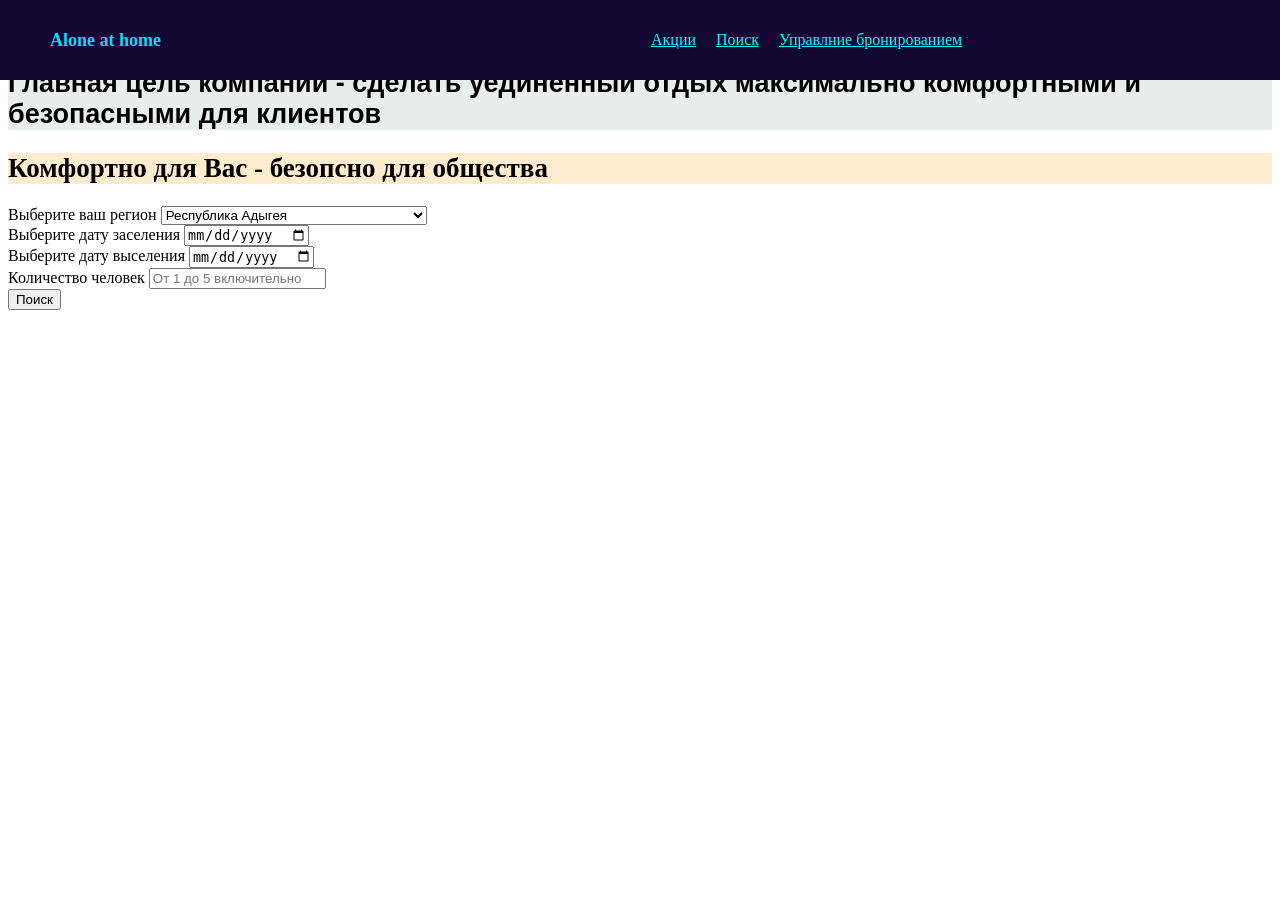
==== index.html @ cd139a32 "Файлы для работы" ====
<!DOCTYPE html>
<html lang="en">
<head>
    <meta charset="UTF-8">
    <meta name="viewport" content="width=device-width, initial-scale=1.0">
    <link rel="stylesheet" href="css/style.css">
    <title>Document</title>
</head>
<body>
    <header class="head">
        <div class="container">
                <div class="logo">Alone at home</div>
    <div class="nav-menu">
        <ul>
        <li><a href="#">Акции</a></li>
        <li><a href="#">Поиск</a></li>
        <li><a href="#">Управлние бронированием</a></li>
    </ul>
    </div>
        </div>
    </header>
    <main>
<section class = "bron">

</section>

<section class = "info">
    <div class="cel">
        <h1>Главная цель компании - сделать уединенный отдых максимально комфортными и безопасными для клиентов </h1>
    </div>
    <div class="dev">
        <h2>Комфортно для Вас - безопсно для общества</h2>
    </div>


    <div class="client">

    </div>
    </section>
<div class="wow">
    <form method="post" action="" name="form_reg" id="form_reg">
        <div class="mb-3">
            <label for="region" class="form label">Выберите ваш регион</label>
            <select name="region" id="input-select" autocomplete="off">
	<option value="1">Республика Адыгея</option>
	<option value="2">Республика Алтай </option>
	<option value="3">Республика Башкортостан </option>
	<option value="4">Республика Бурятия </option>
	<option value="5">Республика Дагестан </option>
	<option value="6">Республика Ингушетия </option>
	<option value="7">Кабардино-Балкарская Республика</option>
	<option value="8">Республика Калмыкия </option>
	<option value="9">Карачаево-Черкесская Республика</option>
	<option value="10">Республика Карелия </option>
	<option value="11">Республика Коми </option>
	<option value="12">Республика Марий Эл </option>
	<option value="13">Республика Мордовия </option>
	<option value="14">Республика Саха (Якутия) </option>
	<option value="15">Республика Северная Осетия - Алания </option>
	<option value="16">Республика Татарстан</option>
	<option value="17">Республика Тыва </option>
	<option value="18">Удмуртская Республика </option>
	<option value="19">Республика Хакасия </option>
	<option value="20">Чеченская Республика</option>
	<option value="21">Чувашская Республика</option>
	<option value="22">Алтайский край</option>
	<option value="75">Забайкальский край</option>
	<option value="41">Камчатский край</option>
	<option value="23">Краснодарский край</option>
	<option value="24">Красноярский край</option>
	<option value="59">Пермский край</option>
	<option value="25">Приморский край</option>
	<option value="26">Ставропольский край</option>
	<option value="27">Хабаровский край</option>
	<option value="28">Амурская область </option>
	<option value="29">Архангельская область</option>
	<option value="30">Астраханская область </option>
	<option value="31">Белгородская область</option>
	<option value="32">Брянская область </option>
	<option value="33">Владимирская область </option>
	<option value="34">Волгоградская область </option>
	<option value="35">Вологодская область </option>
	<option value="36">Воронежская область </option>
	<option value="37">Ивановская область </option>
	<option value="38">Иркутская область </option>
	<option value="39">Калининградская область</option>
	<option value="40">Калужская область </option>
	<option value="42">Кемеровская область </option>
	<option value="43">Кировская область </option>
	<option value="44">Костромская область </option>
	<option value="45">Курганская область </option>
	<option value="46">Курская область </option>
	<option value="47">Ленинградская область </option>
	<option value="48">Липецкая область </option>
	<option value="49">Магаданская область</option>
	<option value="50">Московская область </option>
	<option value="51">Мурманская область </option>
	<option value="52">Нижегородская область </option>
	<option value="53">Новгородская область </option>
	<option value="54">Новосибирская область </option>
	<option value="55">Омская область</option>
	<option value="56">Оренбургская область </option>
	<option value="57">Орловская область </option>
	<option value="58">Пензенская область </option>
	<option value="60">Псковская область </option>
	<option value="61">Ростовская область </option>
	<option value="62">Рязанская область </option>
	<option value="63">Самарская область </option>
	<option value="64">Саратовская область </option>
	<option value="65">Сахалинская область </option>
	<option value="66">Свердловская область </option>
	<option value="67">Смоленская область </option>
	<option value="68">Тамбовская область </option>
	<option value="69">Тверская область </option>
	<option value="70">Томская область </option>
	<option value="71">Тульская область</option>
	<option value="72">Тюменская область </option>
	<option value="73">Ульяновская область </option>
	<option value="74">Челябинская область </option>
	<option value="76">Ярославская область</option>
	<option value="77">Москва</option>
	<option value="78">Санкт-Петербург</option>
	<option value="79">Еврейская АО</option>
	<option value="80">Ненецкий АО</option>
	<option value="81">Ханты-Мансийский АО</option>
	<option value="82">Чукотский АО</option>
	<option value="83">Ямало-Ненецкий АО</option>
</select>

            </div>
            <div class="mb-3">
                <label for="date" class="form-label">Выберите дату заселения</label>
                <input 
                type="date" 
                id="bday" 
                name="bday" 
                autocomplete="off"/>
            </div>
            <div class="mb-3">
                <label for="date" class="form-label">Выберите дату выселения</label>
                <input 
                type="date" 
                id="bday" 
                name="bday" 
                autocomplete="off"/>
            </div>
            <div class="mb-3">
                <label for="chisl" class="form-label">Количество человек</label>
                <input 
                type="int" 
                id="kol" 
                name="kol" 
                placeholder="От 1 до 5 включительно"
                />
            
            </div>

        </div>
                        <button
							type="submit"
							name="btn_reg"
							id="btn_reg"
							class="btn btn-primary"
						    >
							Поиск
						</button>
    </form>

</div>


    </main>


    <script src="js/script.js"></script>
</body>
</html>
---- css/style.css ----
.head{
    background-color: rgb(19, 7, 51);
    color: darkseagreen;
    position: fixed;
    width: 100%;
    height: 80px;
    top: 0;
    left: 0;
    right: 0;
    /* z-index: 1000; */
}
.head container{
    display: flex;
    justify-content: space-between;
    align-items: center;
}
.logo{
    position: fixed;
    font-size: 18px;
    font-weight: bold;
    color:rgb(0, 225, 255);
    top: 30px;
    left: 50px;
    /* width: 25%;
    height: 37%; */
}
.nav-menu{
    position:fixed;
    top: 15px;
    right: 37px;
    width: 50%;
    height: 25%;
    /* display: flex;
    flex-direction:row;
    justify-content:right; */
}
.nav-menu ul li{
    display: inline;
    padding: 8px;

}
.nav-menu ul li a{
    color: aqua;

}


main {
    width: 100%;
    height: 100%;
    padding-top: 3%;          
}


.glav{
    width: 100%;
    height: 100%;
    /* background-color: aqua; */
}

.cel{
    width: 100%;
    height: 20%;
    background-color: rgba(52, 104, 87, 0.109);
    font-size: 18px;
    font-family:'Franklin Gothic Medium', 'Arial Narrow', Arial, sans-serif
}

.dev{
    width: 100%;
    height: 40%;
    background-color: blanchedalmond;
    font-size: 18px;
    font-family: 'Times New Roman', Times, serif;
}
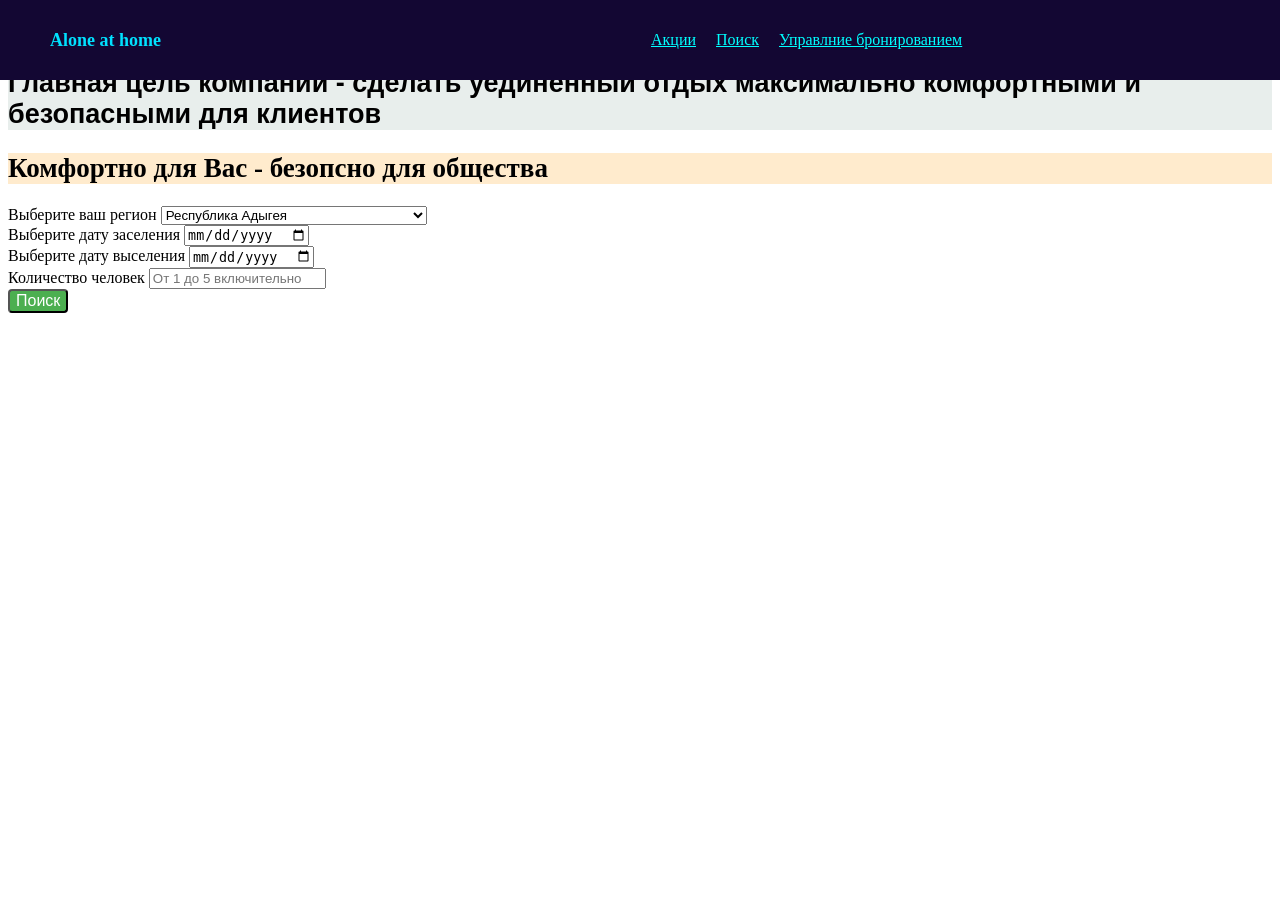
==== commit e858e9cc: "По кнопке переходит на другую страницу" ====
--- a/index.html
+++ b/index.html
@@ -160,7 +160,8 @@
 							type="submit"
 							name="btn_reg"
 							id="btn_reg"
-							class="btn btn-primary"
+							class="btn-primary"
+							onclick="openwindow()"
 						    >
 							Поиск
 						</button>
--- a/css/style.css
+++ b/css/style.css
@@ -74,3 +74,28 @@
     font-family: 'Times New Roman', Times, serif;
 }
 
+/* .btn-primary {
+display: inline-block;
+padding: 10px 20px;
+background-color: #3498db;
+color: white;
+text-decoration: none;
+border-radius: 4px;
+font-family: Arial, sans-serif;
+cursor: pointer; 
+} */
+
+.btn-primary {
+display: inline-block;
+/* padding: 10px 20px; */
+background-color: #4CAF50;
+color: white;
+text-decoration: none;
+border-radius: 4px;
+font-family: Arial, sans-serif;
+font-size: 16px;
+}
+
+.btn-primary:hover {
+background-color: #45a049;
+}
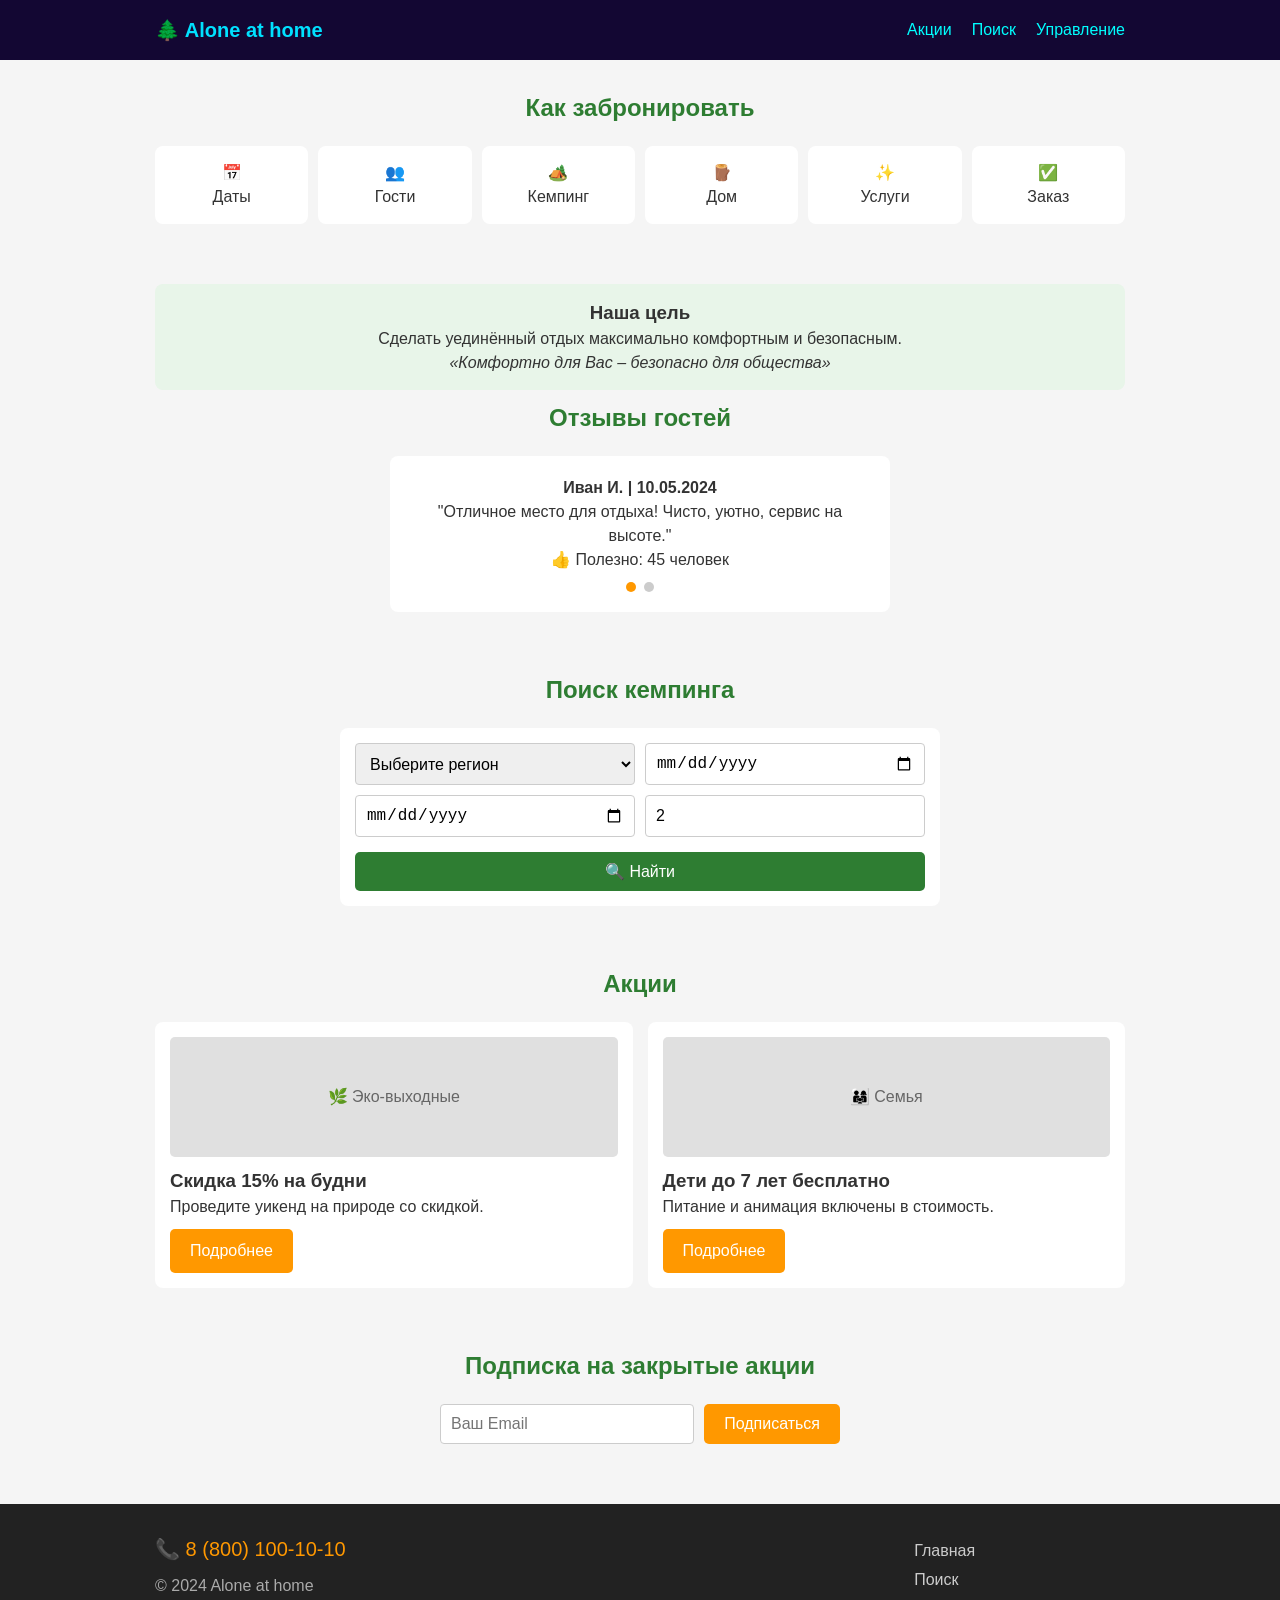
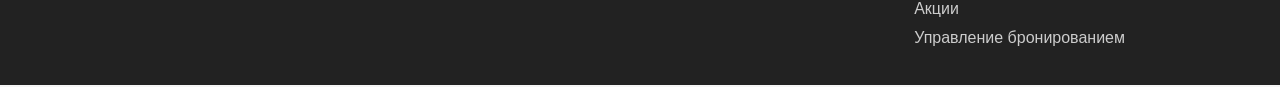
==== commit e4e8780a: "обновление" ====
--- a/index.html
+++ b/index.html
@@ -1,178 +1,147 @@
 <!DOCTYPE html>
-<html lang="en">
+<html lang="ru">
 <head>
-    <meta charset="UTF-8">
-    <meta name="viewport" content="width=device-width, initial-scale=1.0">
-    <link rel="stylesheet" href="css/style.css">
-    <title>Document</title>
+  <meta charset="UTF-8">
+  <meta name="viewport" content="width=device-width, initial-scale=1.0">
+  <title>Alone at home | Главная</title>
+  <link rel="stylesheet" href="css/style.css">
 </head>
 <body>
-    <header class="head">
-        <div class="container">
-                <div class="logo">Alone at home</div>
-    <div class="nav-menu">
+
+  <!-- ШАПКА -->
+  <header>
+    <div class="container head">
+      <a href="index.html" class="logo">🌲 Alone at home</a>
+      <nav>
         <ul>
-        <li><a href="#">Акции</a></li>
-        <li><a href="#">Поиск</a></li>
-        <li><a href="#">Управлние бронированием</a></li>
-    </ul>
+          <li><a href="#promo">Акции</a></li>
+          <li><a href="#search">Поиск</a></li>
+          <li><a href="booking.html">Управление</a></li>
+        </ul>
+      </nav>
+      <div class="burger">
+        <span></span><span></span><span></span>
+      </div>
     </div>
+  </header>
+
+  <main>
+    <!-- ШАГИ БРОНИРОВАНИЯ -->
+    <section>
+      <div class="container">
+        <h2>Как забронировать</h2>
+        <div class="steps">
+          <div class="step">📅<br>Даты</div>
+          <div class="step">👥<br>Гости</div>
+          <div class="step">🏕️<br>Кемпинг</div>
+          <div class="step">🪵<br>Дом</div>
+          <div class="step">✨<br>Услуги</div>
+          <div class="step">✅<br>Заказ</div>
         </div>
-    </header>
-    <main>
-<section class = "bron">
+      </div>
+    </section>
 
-</section>
+    <!-- О КОМПАНИИ + СЛАЙДЕР -->
+    <section>
+      <div class="container">
+        <div class="card" style="text-align:center; background:#e8f5e9;">
+          <h3>Наша цель</h3>
+          <p>Сделать уединённый отдых максимально комфортным и безопасным.</p>
+          <p><i>«Комфортно для Вас – безопасно для общества»</i></p>
+        </div>
 
-<section class = "info">
-    <div class="cel">
-        <h1>Главная цель компании - сделать уединенный отдых максимально комфортными и безопасными для клиентов </h1>
+        <h2>Отзывы гостей</h2>
+        <div class="slider">
+          <div class="slide active">
+            <h4>Иван И. | 10.05.2024</h4>
+            <p>"Отличное место для отдыха! Чисто, уютно, сервис на высоте."</p>
+            <p>👍 Полезно: 45 человек</p>
+          </div>
+          <div class="slide">
+            <h4>Мария П. | 12.05.2024</h4>
+            <p>"Брали с родителями. Медицинское сопровождение очень помогло."</p>
+            <p>👍 Полезно: 32 человека</p>
+          </div>
+          <div class="dots">
+            <span class="dot active"></span>
+            <span class="dot"></span>
+          </div>
+        </div>
+      </div>
+    </section>
+
+    <!-- ФОРМА ПОИСКА -->
+    <section id="search">
+      <div class="container">
+        <h2>Поиск кемпинга</h2>
+        <div class="card" style="max-width:600px; margin:0 auto;">
+          <form id="searchForm">
+            <div class="grid">
+              <select name="region" required>
+                <option value="">Выберите регион</option>
+                <option>Чувашская Республика</option>
+                <option>Республика Татарстан</option>
+                <option>Московская область</option>
+              </select>
+              <input type="date" name="checkin" required>
+              <input type="date" name="checkout" required>
+              <input type="number" name="guests" min="1" max="5" value="2" required>
+            </div>
+            <button type="submit" class="btn btn-green" style="width:100%">🔍 Найти</button>
+          </form>
+        </div>
+      </div>
+    </section>
+
+    <!-- АКЦИИ -->
+    <section id="promo">
+      <div class="container">
+        <h2>Акции</h2>
+        <div class="promos">
+          <div class="promo">
+            <div class="img-box">🌿 Эко-выходные</div>
+            <h3>Скидка 15% на будни</h3>
+            <p>Проведите уикенд на природе со скидкой.</p>
+            <a href="#" class="btn btn-orange" style="margin-top:10px; display:inline-block">Подробнее</a>
+          </div>
+          <div class="promo">
+            <div class="img-box">👨‍👩‍👧 Семья</div>
+            <h3>Дети до 7 лет бесплатно</h3>
+            <p>Питание и анимация включены в стоимость.</p>
+            <a href="#" class="btn btn-orange" style="margin-top:10px; display:inline-block">Подробнее</a>
+          </div>
+        </div>
+      </div>
+    </section>
+
+    <!-- ПОДПИСКА -->
+    <section>
+      <div class="container" style="text-align:center">
+        <h2>Подписка на закрытые акции</h2>
+        <form style="max-width:400px; margin:0 auto; display:flex; gap:10px;">
+          <input type="email" placeholder="Ваш Email" required style="flex:1">
+          <button type="submit" class="btn btn-orange">Подписаться</button>
+        </form>
+      </div>
+    </section>
+  </main>
+
+  <!-- ПОДВАЛ -->
+  <footer>
+    <div class="container foot">
+      <div>
+        <div class="phone">📞 8 (800) 100-10-10</div>
+        <p style="margin-top:10px; color:#aaa;">© 2024 Alone at home</p>
+      </div>
+      <div class="foot-links">
+        <a href="index.html">Главная</a>
+        <a href="#search">Поиск</a>
+        <a href="#promo">Акции</a>
+        <a href="booking.html">Управление бронированием</a>
+      </div>
     </div>
-    <div class="dev">
-        <h2>Комфортно для Вас - безопсно для общества</h2>
-    </div>
+  </footer>
 
-
-    <div class="client">
-
-    </div>
-    </section>
-<div class="wow">
-    <form method="post" action="" name="form_reg" id="form_reg">
-        <div class="mb-3">
-            <label for="region" class="form label">Выберите ваш регион</label>
-            <select name="region" id="input-select" autocomplete="off">
-	<option value="1">Республика Адыгея</option>
-	<option value="2">Республика Алтай </option>
-	<option value="3">Республика Башкортостан </option>
-	<option value="4">Республика Бурятия </option>
-	<option value="5">Республика Дагестан </option>
-	<option value="6">Республика Ингушетия </option>
-	<option value="7">Кабардино-Балкарская Республика</option>
-	<option value="8">Республика Калмыкия </option>
-	<option value="9">Карачаево-Черкесская Республика</option>
-	<option value="10">Республика Карелия </option>
-	<option value="11">Республика Коми </option>
-	<option value="12">Республика Марий Эл </option>
-	<option value="13">Республика Мордовия </option>
-	<option value="14">Республика Саха (Якутия) </option>
-	<option value="15">Республика Северная Осетия - Алания </option>
-	<option value="16">Республика Татарстан</option>
-	<option value="17">Республика Тыва </option>
-	<option value="18">Удмуртская Республика </option>
-	<option value="19">Республика Хакасия </option>
-	<option value="20">Чеченская Республика</option>
-	<option value="21">Чувашская Республика</option>
-	<option value="22">Алтайский край</option>
-	<option value="75">Забайкальский край</option>
-	<option value="41">Камчатский край</option>
-	<option value="23">Краснодарский край</option>
-	<option value="24">Красноярский край</option>
-	<option value="59">Пермский край</option>
-	<option value="25">Приморский край</option>
-	<option value="26">Ставропольский край</option>
-	<option value="27">Хабаровский край</option>
-	<option value="28">Амурская область </option>
-	<option value="29">Архангельская область</option>
-	<option value="30">Астраханская область </option>
-	<option value="31">Белгородская область</option>
-	<option value="32">Брянская область </option>
-	<option value="33">Владимирская область </option>
-	<option value="34">Волгоградская область </option>
-	<option value="35">Вологодская область </option>
-	<option value="36">Воронежская область </option>
-	<option value="37">Ивановская область </option>
-	<option value="38">Иркутская область </option>
-	<option value="39">Калининградская область</option>
-	<option value="40">Калужская область </option>
-	<option value="42">Кемеровская область </option>
-	<option value="43">Кировская область </option>
-	<option value="44">Костромская область </option>
-	<option value="45">Курганская область </option>
-	<option value="46">Курская область </option>
-	<option value="47">Ленинградская область </option>
-	<option value="48">Липецкая область </option>
-	<option value="49">Магаданская область</option>
-	<option value="50">Московская область </option>
-	<option value="51">Мурманская область </option>
-	<option value="52">Нижегородская область </option>
-	<option value="53">Новгородская область </option>
-	<option value="54">Новосибирская область </option>
-	<option value="55">Омская область</option>
-	<option value="56">Оренбургская область </option>
-	<option value="57">Орловская область </option>
-	<option value="58">Пензенская область </option>
-	<option value="60">Псковская область </option>
-	<option value="61">Ростовская область </option>
-	<option value="62">Рязанская область </option>
-	<option value="63">Самарская область </option>
-	<option value="64">Саратовская область </option>
-	<option value="65">Сахалинская область </option>
-	<option value="66">Свердловская область </option>
-	<option value="67">Смоленская область </option>
-	<option value="68">Тамбовская область </option>
-	<option value="69">Тверская область </option>
-	<option value="70">Томская область </option>
-	<option value="71">Тульская область</option>
-	<option value="72">Тюменская область </option>
-	<option value="73">Ульяновская область </option>
-	<option value="74">Челябинская область </option>
-	<option value="76">Ярославская область</option>
-	<option value="77">Москва</option>
-	<option value="78">Санкт-Петербург</option>
-	<option value="79">Еврейская АО</option>
-	<option value="80">Ненецкий АО</option>
-	<option value="81">Ханты-Мансийский АО</option>
-	<option value="82">Чукотский АО</option>
-	<option value="83">Ямало-Ненецкий АО</option>
-</select>
-
-            </div>
-            <div class="mb-3">
-                <label for="date" class="form-label">Выберите дату заселения</label>
-                <input 
-                type="date" 
-                id="bday" 
-                name="bday" 
-                autocomplete="off"/>
-            </div>
-            <div class="mb-3">
-                <label for="date" class="form-label">Выберите дату выселения</label>
-                <input 
-                type="date" 
-                id="bday" 
-                name="bday" 
-                autocomplete="off"/>
-            </div>
-            <div class="mb-3">
-                <label for="chisl" class="form-label">Количество человек</label>
-                <input 
-                type="int" 
-                id="kol" 
-                name="kol" 
-                placeholder="От 1 до 5 включительно"
-                />
-            
-            </div>
-
-        </div>
-                        <button
-							type="submit"
-							name="btn_reg"
-							id="btn_reg"
-							class="btn-primary"
-							onclick="openwindow()"
-						    >
-							Поиск
-						</button>
-    </form>
-
-</div>
-
-
-    </main>
-
-
-    <script src="js/script.js"></script>
+  <script src="js/script.js"></script>
 </body>
 </html>
--- a/css/style.css
+++ b/css/style.css
@@ -1,101 +1,95 @@
-.head{
-    background-color: rgb(19, 7, 51);
-    color: darkseagreen;
-    position: fixed;
-    width: 100%;
-    height: 80px;
-    top: 0;
-    left: 0;
-    right: 0;
-    /* z-index: 1000; */
+/* 1. СБРОС СТИЛЕЙ - запомни эту строку */
+* { box-sizing: border-box; margin: 0; padding: 0; }
+
+/* 2. БАЗОВЫЕ СТИЛИ */
+body { font-family: sans-serif; background: #f5f5f5; color: #333; line-height: 1.5; }
+.container { max-width: 1000px; margin: 0 auto; padding: 0 15px; }
+a { text-decoration: none; color: inherit; }
+ul { list-style: none; }
+section { padding: 30px 0; }
+h2 { text-align: center; margin-bottom: 20px; color: #2e7d32; }
+
+/* 3. КНОПКИ И ПОЛЯ */
+.btn { display: inline-block; padding: 10px 20px; border: none; border-radius: 5px; cursor: pointer; color: #fff; font-size: 16px; }
+.btn-green { background: #2e7d32; }
+.btn-green:hover { background: #256528; }
+.btn-orange { background: #ff9800; }
+.btn-orange:hover { background: #e68900; }
+
+input, select { padding: 10px; border: 1px solid #ccc; border-radius: 4px; width: 100%; font-size: 16px; }
+.grid { display: grid; grid-template-columns: 1fr 1fr; gap: 10px; margin-bottom: 15px; }
+
+/* 4. ШАПКА */
+header { background: #130733; color: #c8e6c9; padding: 15px 0; position: sticky; top: 0; z-index: 100; }
+.head { display: flex; justify-content: space-between; align-items: center; }
+.logo { font-size: 20px; font-weight: bold; color: #00e1ff; }
+nav ul { display: flex; gap: 20px; }
+nav a { color: aqua; }
+nav a:hover { text-decoration: underline; }
+
+/* Бургер (скрыт на ПК) */
+.burger { display: none; flex-direction: column; gap: 4px; cursor: pointer; }
+.burger span { width: 25px; height: 3px; background: aqua; }
+
+/* 5. СЛАЙДЕР */
+.slider { max-width: 500px; margin: 0 auto; background: #fff; padding: 20px; border-radius: 8px; text-align: center; }
+.slide { display: none; }
+.slide.active { display: block; }
+.dots { display: flex; justify-content: center; gap: 8px; margin-top: 10px; }
+.dot { width: 10px; height: 10px; background: #ccc; border-radius: 50%; cursor: pointer; }
+.dot.active { background: #ff9800; }
+
+/* 6. ШАГИ (инфографика) */
+.steps { display: flex; flex-wrap: wrap; gap: 10px; justify-content: center; }
+.step { background: #fff; padding: 15px; border-radius: 8px; text-align: center; flex: 1; min-width: 120px; opacity: 0; animation: fade 0.5s forwards; }
+.step:nth-child(2){animation-delay:.1s} .step:nth-child(3){animation-delay:.2s}
+.step:nth-child(4){animation-delay:.3s} .step:nth-child(5){animation-delay:.4s}
+.step:nth-child(6){animation-delay:.5s}
+@keyframes fade { to { opacity: 1; } }
+
+/* 7. КАРТОЧКИ (акции, кемпинги) */
+.card { background: #fff; padding: 15px; margin-bottom: 10px; border-radius: 8px; }
+.promos { display: grid; grid-template-columns: repeat(auto-fit, minmax(220px, 1fr)); gap: 15px; }
+.promo { background: #fff; padding: 15px; border-radius: 8px; }
+.img-box { height: 120px; background: #e0e0e0; border-radius: 5px; margin-bottom: 10px; display: flex; align-items: center; justify-content: center; color: #666; }
+
+/* 8. КАРТА ДОМОВ */
+.map { display: grid; grid-template-columns: repeat(auto-fill, minmax(80px, 1fr)); gap: 10px; margin: 20px 0; }
+.barrel { width: 80px; height: 80px; border-radius: 50%; display: flex; align-items: center; justify-content: center; cursor: pointer; font-size: 12px; font-weight: bold; text-align: center; }
+.barrel.free { background: #8bc34a; color: #fff; }
+.barrel.busy { background: #ccc; color: #777; cursor: not-allowed; }
+.barrel.selected { border: 3px solid #ff9800; transform: scale(1.1); }
+
+/* 9. МОДАЛЬНОЕ ОКНО */
+.modal { position: fixed; top: 0; left: 0; width: 100%; height: 100%; background: rgba(0,0,0,0.5); display: none; align-items: center; justify-content: center; z-index: 200; }
+.modal-box { background: #fff; padding: 25px; border-radius: 10px; text-align: center; max-width: 400px; width: 90%; position: relative; }
+.modal-close { position: absolute; top: 10px; right: 15px; font-size: 20px; cursor: pointer; }
+
+/* 10. БРОНИРОВАНИЕ */
+.guest { background: #fff; padding: 15px; margin-bottom: 10px; border: 1px dashed #999; border-radius: 5px; position: relative; }
+.remove-guest { position: absolute; top: 5px; right: 10px; color: red; cursor: pointer; font-weight: bold; }
+.total { font-size: 20px; font-weight: bold; text-align: right; margin: 15px 0; color: #2e7d32; }
+
+/* 11. ПОДВАЛ */
+footer { background: #222; 
+    color: #fff; 
+    padding: 30px 0; 
+    margin-top: 30px; 
 }
-.head container{
-    display: flex;
-    justify-content: space-between;
-    align-items: center;
+.foot { display: flex; 
+    flex-wrap: wrap; 
+    justify-content: space-between; 
+    gap: 20px; 
 }
-.logo{
-    position: fixed;
-    font-size: 18px;
-    font-weight: bold;
-    color:rgb(0, 225, 255);
-    top: 30px;
-    left: 50px;
-    /* width: 25%;
-    height: 37%; */
-}
-.nav-menu{
-    position:fixed;
-    top: 15px;
-    right: 37px;
-    width: 50%;
-    height: 25%;
-    /* display: flex;
-    flex-direction:row;
-    justify-content:right; */
-}
-.nav-menu ul li{
-    display: inline;
-    padding: 8px;
+.phone { font-size: 20px; color: #ff9800; }
+.foot-links a { display: block; margin: 5px 0; color: #ccc; }
+.foot-links a:hover { color: #fff; }
 
-}
-.nav-menu ul li a{
-    color: aqua;
-
-}
-
-
-main {
-    width: 100%;
-    height: 100%;
-    padding-top: 3%;          
-}
-
-
-.glav{
-    width: 100%;
-    height: 100%;
-    /* background-color: aqua; */
-}
-
-.cel{
-    width: 100%;
-    height: 20%;
-    background-color: rgba(52, 104, 87, 0.109);
-    font-size: 18px;
-    font-family:'Franklin Gothic Medium', 'Arial Narrow', Arial, sans-serif
-}
-
-.dev{
-    width: 100%;
-    height: 40%;
-    background-color: blanchedalmond;
-    font-size: 18px;
-    font-family: 'Times New Roman', Times, serif;
-}
-
-/* .btn-primary {
-display: inline-block;
-padding: 10px 20px;
-background-color: #3498db;
-color: white;
-text-decoration: none;
-border-radius: 4px;
-font-family: Arial, sans-serif;
-cursor: pointer; 
-} */
-
-.btn-primary {
-display: inline-block;
-/* padding: 10px 20px; */
-background-color: #4CAF50;
-color: white;
-text-decoration: none;
-border-radius: 4px;
-font-family: Arial, sans-serif;
-font-size: 16px;
-}
-
-.btn-primary:hover {
-background-color: #45a049;
-}
+/* 12. АДАПТИВ (запомни этот блок!) */
+@media (max-width: 768px) {
+  .burger { display: flex; }
+  nav ul { position: fixed; top: 0; right: -100%; width: 70%; height: 100vh; background: #130733; flex-direction: column; padding: 80px 20px 20px; transition: 0.3s; }
+  nav ul.open { right: 0; }
+  .grid { grid-template-columns: 1fr; }
+  .head { flex-wrap: wrap; }
+}
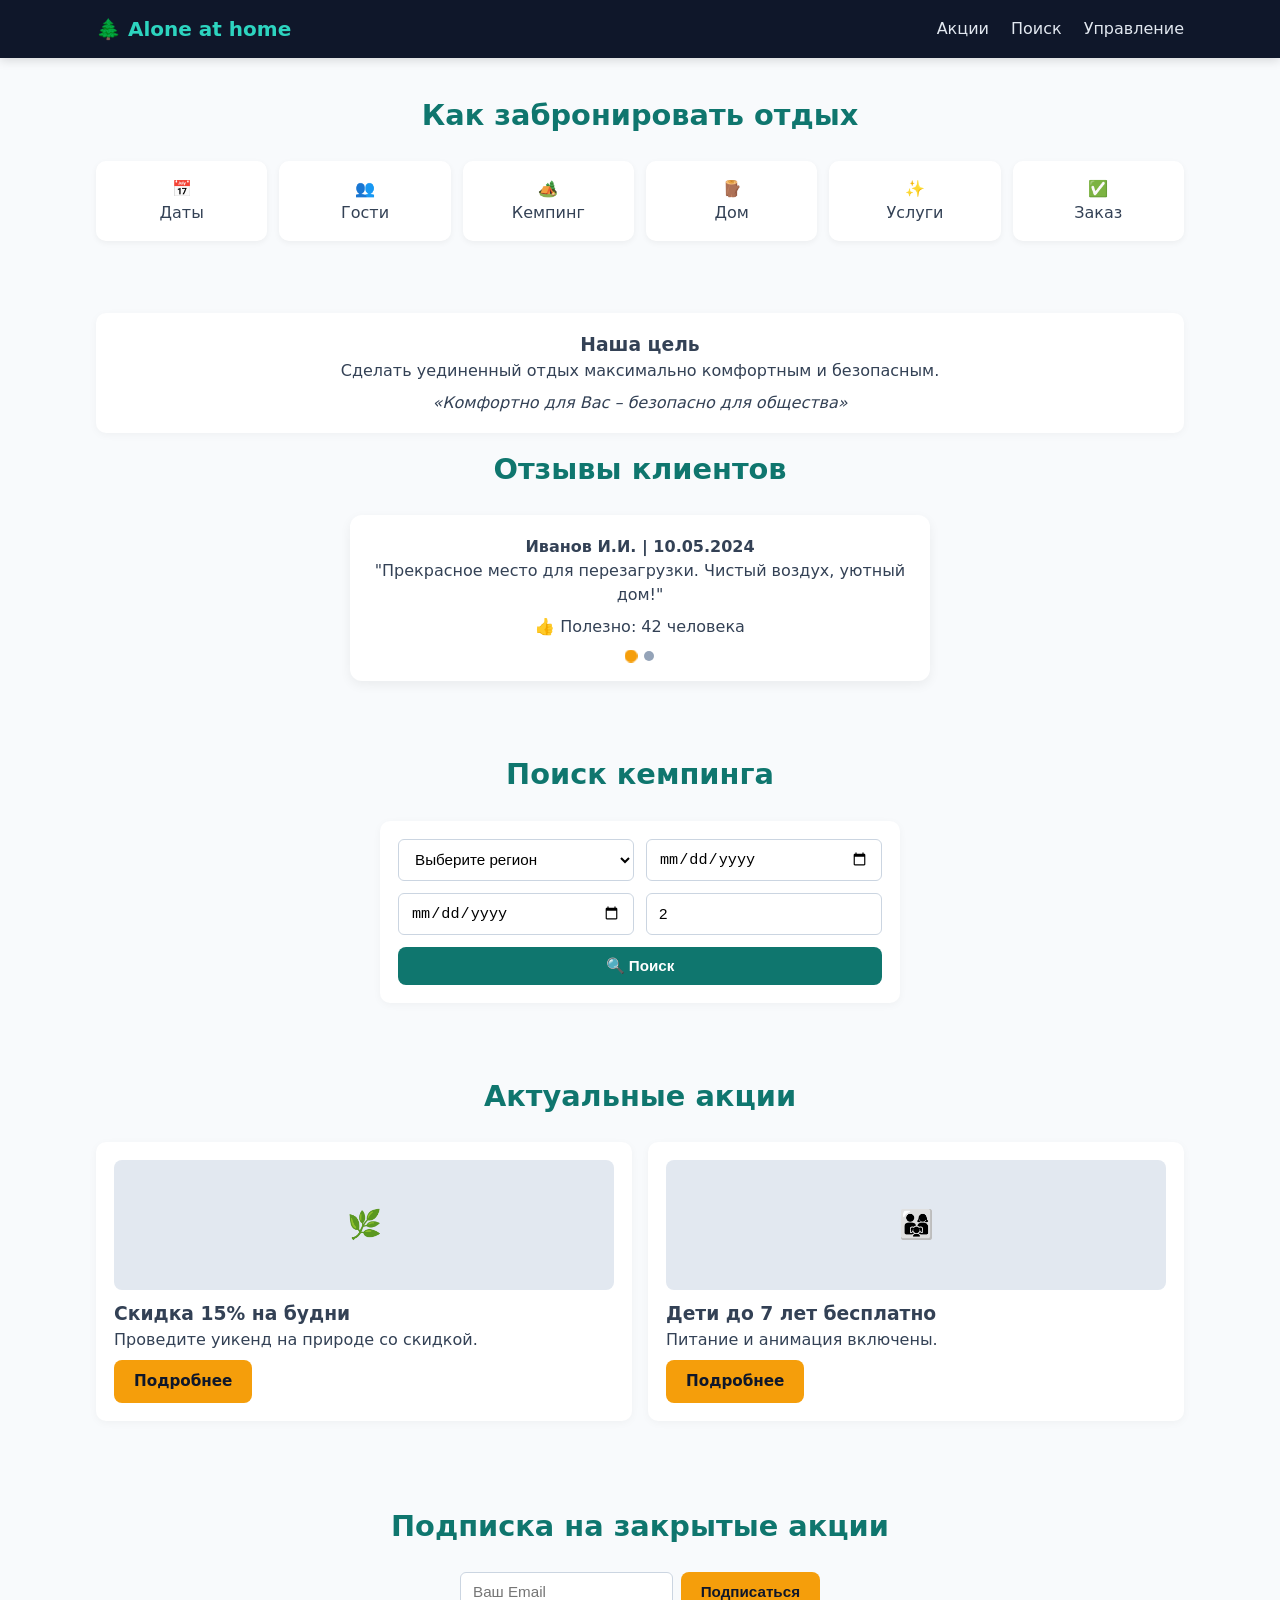
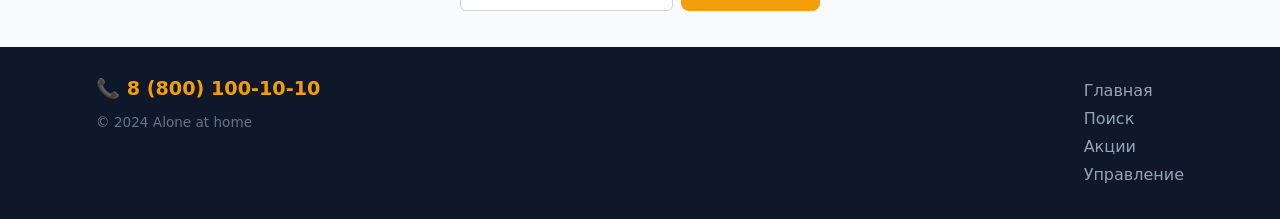
==== commit 34c10886: "пример" ====
--- a/index.html
+++ b/index.html
@@ -3,12 +3,11 @@
 <head>
   <meta charset="UTF-8">
   <meta name="viewport" content="width=device-width, initial-scale=1.0">
+  <link rel='stylesheet' href='css/style.css'>
   <title>Alone at home | Главная</title>
-  <link rel="stylesheet" href="css/style.css">
 </head>
 <body>
 
-  <!-- ШАПКА -->
   <header>
     <div class="container head">
       <a href="index.html" class="logo">🌲 Alone at home</a>
@@ -26,10 +25,9 @@
   </header>
 
   <main>
-    <!-- ШАГИ БРОНИРОВАНИЯ -->
     <section>
       <div class="container">
-        <h2>Как забронировать</h2>
+        <h2>Как забронировать отдых</h2>
         <div class="steps">
           <div class="step">📅<br>Даты</div>
           <div class="step">👥<br>Гости</div>
@@ -41,26 +39,25 @@
       </div>
     </section>
 
-    <!-- О КОМПАНИИ + СЛАЙДЕР -->
     <section>
       <div class="container">
-        <div class="card" style="text-align:center; background:#e8f5e9;">
+        <div class="card text-center">
           <h3>Наша цель</h3>
-          <p>Сделать уединённый отдых максимально комфортным и безопасным.</p>
-          <p><i>«Комфортно для Вас – безопасно для общества»</i></p>
+          <p>Сделать уединенный отдых максимально комфортным и безопасным.</p>
+          <p style="margin-top: 8px; font-style: italic;">«Комфортно для Вас – безопасно для общества»</p>
         </div>
 
-        <h2>Отзывы гостей</h2>
+        <h2 class="mt-15">Отзывы клиентов</h2>
         <div class="slider">
           <div class="slide active">
-            <h4>Иван И. | 10.05.2024</h4>
-            <p>"Отличное место для отдыха! Чисто, уютно, сервис на высоте."</p>
-            <p>👍 Полезно: 45 человек</p>
+            <h4>Иванов И.И. | 10.05.2024</h4>
+            <p>"Прекрасное место для перезагрузки. Чистый воздух, уютный дом!"</p>
+            <p class="mt-8">👍 Полезно: 42 человека</p>
           </div>
           <div class="slide">
-            <h4>Мария П. | 12.05.2024</h4>
+            <h4>Петрова А.С. | 02.05.2024</h4>
             <p>"Брали с родителями. Медицинское сопровождение очень помогло."</p>
-            <p>👍 Полезно: 32 человека</p>
+            <p class="mt-8">👍 Полезно: 38 человек</p>
           </div>
           <div class="dots">
             <span class="dot active"></span>
@@ -70,12 +67,11 @@
       </div>
     </section>
 
-    <!-- ФОРМА ПОИСКА -->
     <section id="search">
       <div class="container">
         <h2>Поиск кемпинга</h2>
-        <div class="card" style="max-width:600px; margin:0 auto;">
-          <form id="searchForm">
+        <div class="card search-wrap">
+          <form action="search.html">
             <div class="grid">
               <select name="region" required>
                 <option value="">Выберите регион</option>
@@ -87,57 +83,54 @@
               <input type="date" name="checkout" required>
               <input type="number" name="guests" min="1" max="5" value="2" required>
             </div>
-            <button type="submit" class="btn btn-green" style="width:100%">🔍 Найти</button>
+            <button type="submit" class="btn btn-green w-100">🔍 Поиск</button>
           </form>
         </div>
       </div>
     </section>
 
-    <!-- АКЦИИ -->
     <section id="promo">
       <div class="container">
-        <h2>Акции</h2>
+        <h2>Актуальные акции</h2>
         <div class="promos">
-          <div class="promo">
-            <div class="img-box">🌿 Эко-выходные</div>
+          <div class="card">
+            <div class="promo-img">🌿</div>
             <h3>Скидка 15% на будни</h3>
             <p>Проведите уикенд на природе со скидкой.</p>
-            <a href="#" class="btn btn-orange" style="margin-top:10px; display:inline-block">Подробнее</a>
+            <a href="#" class="btn btn-orange mt-8">Подробнее</a>
           </div>
-          <div class="promo">
-            <div class="img-box">👨‍👩‍👧 Семья</div>
+          <div class="card">
+            <div class="promo-img">👨‍👩‍👧</div>
             <h3>Дети до 7 лет бесплатно</h3>
-            <p>Питание и анимация включены в стоимость.</p>
-            <a href="#" class="btn btn-orange" style="margin-top:10px; display:inline-block">Подробнее</a>
+            <p>Питание и анимация включены.</p>
+            <a href="#" class="btn btn-orange mt-8">Подробнее</a>
           </div>
         </div>
       </div>
     </section>
 
-    <!-- ПОДПИСКА -->
     <section>
-      <div class="container" style="text-align:center">
+      <div class="container text-center">
         <h2>Подписка на закрытые акции</h2>
-        <form style="max-width:400px; margin:0 auto; display:flex; gap:10px;">
-          <input type="email" placeholder="Ваш Email" required style="flex:1">
+        <form class="sub-form mt-15">
+          <input type="email" placeholder="Ваш Email" required>
           <button type="submit" class="btn btn-orange">Подписаться</button>
         </form>
       </div>
     </section>
   </main>
 
-  <!-- ПОДВАЛ -->
   <footer>
     <div class="container foot">
       <div>
         <div class="phone">📞 8 (800) 100-10-10</div>
-        <p style="margin-top:10px; color:#aaa;">© 2024 Alone at home</p>
+        <p class="footer-copy">© 2024 Alone at home</p>
       </div>
       <div class="foot-links">
         <a href="index.html">Главная</a>
         <a href="#search">Поиск</a>
         <a href="#promo">Акции</a>
-        <a href="booking.html">Управление бронированием</a>
+        <a href="booking.html">Управление</a>
       </div>
     </div>
   </footer>
--- a/css/style.css
+++ b/css/style.css
@@ -1,95 +1,419 @@
-/* 1. СБРОС СТИЛЕЙ - запомни эту строку */
-* { box-sizing: border-box; margin: 0; padding: 0; }
-
-/* 2. БАЗОВЫЕ СТИЛИ */
-body { font-family: sans-serif; background: #f5f5f5; color: #333; line-height: 1.5; }
-.container { max-width: 1000px; margin: 0 auto; padding: 0 15px; }
+/* ========================
+   1. СБРОС И БАЗА
+   ======================== */
+*, *::before, *::after {
+  box-sizing: border-box;
+  margin: 0;
+  padding: 0;
+}
+
+html {
+  font-size: 16px;
+  scroll-behavior: smooth;
+}
+
+body {
+  font-family: system-ui, -apple-system, "Segoe UI", Roboto, sans-serif;
+  background: #f8fafc;
+  color: #334155;
+  line-height: 1.5;
+  min-height: 100vh;
+  display: flex;
+  flex-direction: column;
+}
+
+main { flex: 1; }
+
 a { text-decoration: none; color: inherit; }
 ul { list-style: none; }
-section { padding: 30px 0; }
-h2 { text-align: center; margin-bottom: 20px; color: #2e7d32; }
-
-/* 3. КНОПКИ И ПОЛЯ */
-.btn { display: inline-block; padding: 10px 20px; border: none; border-radius: 5px; cursor: pointer; color: #fff; font-size: 16px; }
-.btn-green { background: #2e7d32; }
-.btn-green:hover { background: #256528; }
-.btn-orange { background: #ff9800; }
-.btn-orange:hover { background: #e68900; }
-
-input, select { padding: 10px; border: 1px solid #ccc; border-radius: 4px; width: 100%; font-size: 16px; }
-.grid { display: grid; grid-template-columns: 1fr 1fr; gap: 10px; margin-bottom: 15px; }
-
-/* 4. ШАПКА */
-header { background: #130733; color: #c8e6c9; padding: 15px 0; position: sticky; top: 0; z-index: 100; }
-.head { display: flex; justify-content: space-between; align-items: center; }
-.logo { font-size: 20px; font-weight: bold; color: #00e1ff; }
-nav ul { display: flex; gap: 20px; }
-nav a { color: aqua; }
-nav a:hover { text-decoration: underline; }
-
-/* Бургер (скрыт на ПК) */
-.burger { display: none; flex-direction: column; gap: 4px; cursor: pointer; }
-.burger span { width: 25px; height: 3px; background: aqua; }
-
-/* 5. СЛАЙДЕР */
-.slider { max-width: 500px; margin: 0 auto; background: #fff; padding: 20px; border-radius: 8px; text-align: center; }
+img { max-width: 100%; display: block; }
+
+/* ========================
+   2. КОНТЕЙНЕР И СЕКЦИИ
+   ======================== */
+.container {
+  width: 100%;
+  max-width: 1120px;
+  margin: 0 auto;
+  padding: 0 16px;
+}
+
+section {
+  padding: 36px 0;
+}
+
+h2 {
+  text-align: center;
+  font-size: 1.8rem;
+  margin-bottom: 24px;
+  color: #0f766e;
+}
+
+/* ========================
+   3. ШАПКА И НАВИГАЦИЯ
+   ======================== */
+header {
+  background: #0f172a;
+  color: #fff;
+  padding: 14px 0;
+  position: sticky;
+  top: 0;
+  z-index: 100;
+  box-shadow: 0 2px 10px rgba(0,0,0,0.15);
+}
+
+.head {
+  display: flex;
+  justify-content: space-between;
+  align-items: center;
+}
+
+.logo {
+  font-size: 1.25rem;
+  font-weight: 700;
+  color: #2dd4bf;
+}
+
+nav ul {
+  display: flex;
+  gap: 22px;
+}
+
+nav a {
+  color: #e2e8f0;
+  font-weight: 500;
+  transition: color 0.2s;
+}
+
+nav a:hover { color: #2dd4bf; }
+
+.burger {
+  display: none;
+  flex-direction: column;
+  gap: 4px;
+  cursor: pointer;
+  padding: 4px;
+}
+
+.burger span {
+  display: block;
+  width: 24px;
+  height: 3px;
+  background: #fff;
+  border-radius: 2px;
+  transition: 0.3s;
+}
+
+/* ========================
+   4. КНОПКИ И ФОРМЫ
+   ======================== */
+.btn {
+  display: inline-flex;
+  align-items: center;
+  justify-content: center;
+  padding: 10px 20px;
+  border: none;
+  border-radius: 8px;
+  cursor: pointer;
+  color: #fff;
+  font-size: 0.95rem;
+  font-weight: 600;
+  transition: background 0.2s, transform 0.1s;
+}
+
+.btn:hover { filter: brightness(1.1); }
+.btn:active { transform: scale(0.98); }
+
+.btn-green { background: #0f766e; }
+.btn-orange { background: #f59e0b; color: #0f172a; }
+
+input, select {
+  width: 100%;
+  padding: 10px 12px;
+  border: 1px solid #cbd5e1;
+  border-radius: 6px;
+  font-size: 0.95rem;
+  background: #fff;
+  transition: border-color 0.2s, box-shadow 0.2s;
+}
+
+input:focus, select:focus {
+  outline: none;
+  border-color: #0f766e;
+  box-shadow: 0 0 0 3px rgba(15,118,110,0.15);
+}
+
+.grid {
+  display: grid;
+  grid-template-columns: 1fr 1fr;
+  gap: 12px;
+  margin-bottom: 12px;
+}
+
+/* ========================
+   5. КОМПОНЕНТЫ
+   ======================== */
+.card {
+  background: #fff;
+  padding: 18px;
+  border-radius: 10px;
+  box-shadow: 0 2px 8px rgba(0,0,0,0.04);
+  margin-bottom: 12px;
+}
+
+.steps {
+  display: flex;
+  flex-wrap: wrap;
+  gap: 12px;
+  justify-content: center;
+}
+
+.step {
+  background: #fff;
+  padding: 16px 12px;
+  border-radius: 10px;
+  text-align: center;
+  flex: 1 1 110px;
+  box-shadow: 0 2px 6px rgba(0,0,0,0.05);
+  opacity: 0;
+  transform: translateY(15px);
+  animation: fadeUp 0.5s ease forwards;
+}
+
+.step:nth-child(1) { animation-delay: 0.1s; }
+.step:nth-child(2) { animation-delay: 0.2s; }
+.step:nth-child(3) { animation-delay: 0.3s; }
+.step:nth-child(4) { animation-delay: 0.4s; }
+.step:nth-child(5) { animation-delay: 0.5s; }
+.step:nth-child(6) { animation-delay: 0.6s; }
+
+@keyframes fadeUp {
+  to { opacity: 1; transform: translateY(0); }
+}
+
+/* Слайдер */
+.slider {
+  max-width: 580px;
+  margin: 0 auto;
+  background: #fff;
+  padding: 20px;
+  border-radius: 12px;
+  text-align: center;
+  box-shadow: 0 4px 12px rgba(0,0,0,0.06);
+}
+
 .slide { display: none; }
-.slide.active { display: block; }
-.dots { display: flex; justify-content: center; gap: 8px; margin-top: 10px; }
-.dot { width: 10px; height: 10px; background: #ccc; border-radius: 50%; cursor: pointer; }
-.dot.active { background: #ff9800; }
-
-/* 6. ШАГИ (инфографика) */
-.steps { display: flex; flex-wrap: wrap; gap: 10px; justify-content: center; }
-.step { background: #fff; padding: 15px; border-radius: 8px; text-align: center; flex: 1; min-width: 120px; opacity: 0; animation: fade 0.5s forwards; }
-.step:nth-child(2){animation-delay:.1s} .step:nth-child(3){animation-delay:.2s}
-.step:nth-child(4){animation-delay:.3s} .step:nth-child(5){animation-delay:.4s}
-.step:nth-child(6){animation-delay:.5s}
-@keyframes fade { to { opacity: 1; } }
-
-/* 7. КАРТОЧКИ (акции, кемпинги) */
-.card { background: #fff; padding: 15px; margin-bottom: 10px; border-radius: 8px; }
-.promos { display: grid; grid-template-columns: repeat(auto-fit, minmax(220px, 1fr)); gap: 15px; }
-.promo { background: #fff; padding: 15px; border-radius: 8px; }
-.img-box { height: 120px; background: #e0e0e0; border-radius: 5px; margin-bottom: 10px; display: flex; align-items: center; justify-content: center; color: #666; }
-
-/* 8. КАРТА ДОМОВ */
-.map { display: grid; grid-template-columns: repeat(auto-fill, minmax(80px, 1fr)); gap: 10px; margin: 20px 0; }
-.barrel { width: 80px; height: 80px; border-radius: 50%; display: flex; align-items: center; justify-content: center; cursor: pointer; font-size: 12px; font-weight: bold; text-align: center; }
-.barrel.free { background: #8bc34a; color: #fff; }
-.barrel.busy { background: #ccc; color: #777; cursor: not-allowed; }
-.barrel.selected { border: 3px solid #ff9800; transform: scale(1.1); }
-
-/* 9. МОДАЛЬНОЕ ОКНО */
-.modal { position: fixed; top: 0; left: 0; width: 100%; height: 100%; background: rgba(0,0,0,0.5); display: none; align-items: center; justify-content: center; z-index: 200; }
-.modal-box { background: #fff; padding: 25px; border-radius: 10px; text-align: center; max-width: 400px; width: 90%; position: relative; }
-.modal-close { position: absolute; top: 10px; right: 15px; font-size: 20px; cursor: pointer; }
-
-/* 10. БРОНИРОВАНИЕ */
-.guest { background: #fff; padding: 15px; margin-bottom: 10px; border: 1px dashed #999; border-radius: 5px; position: relative; }
-.remove-guest { position: absolute; top: 5px; right: 10px; color: red; cursor: pointer; font-weight: bold; }
-.total { font-size: 20px; font-weight: bold; text-align: right; margin: 15px 0; color: #2e7d32; }
-
-/* 11. ПОДВАЛ */
-footer { background: #222; 
-    color: #fff; 
-    padding: 30px 0; 
-    margin-top: 30px; 
-}
-.foot { display: flex; 
-    flex-wrap: wrap; 
-    justify-content: space-between; 
-    gap: 20px; 
-}
-.phone { font-size: 20px; color: #ff9800; }
-.foot-links a { display: block; margin: 5px 0; color: #ccc; }
+.slide.active { display: block; animation: slideIn 0.3s ease; }
+
+@keyframes slideIn { from { opacity: 0; } to { opacity: 1; } }
+
+.dots {
+  display: flex;
+  justify-content: center;
+  gap: 8px;
+  margin-top: 12px;
+}
+
+.dot {
+  width: 10px; height: 10px;
+  background: #94a3b8;
+  border-radius: 50%;
+  cursor: pointer;
+  transition: 0.2s;
+}
+
+.dot.active { background: #f59e0b; transform: scale(1.3); }
+
+/* Акции */
+.promos {
+  display: grid;
+  grid-template-columns: repeat(auto-fit, minmax(230px, 1fr));
+  gap: 16px;
+}
+
+.promo-img {
+  height: 130px;
+  background: #e2e8f0;
+  border-radius: 8px;
+  margin-bottom: 10px;
+  display: flex;
+  align-items: center;
+  justify-content: center;
+  color: #64748b;
+  font-size: 28px;
+}
+
+/* Карта домов */
+.map {
+  display: grid;
+  grid-template-columns: repeat(auto-fill, minmax(90px, 1fr));
+  gap: 14px;
+  margin: 16px 0;
+}
+
+.barrel {
+  aspect-ratio: 1;
+  border-radius: 50%;
+  display: flex;
+  align-items: center;
+  justify-content: center;
+  font-weight: 700;
+  cursor: pointer;
+  text-align: center;
+  font-size: 0.8rem;
+  transition: 0.2s;
+  border: 2px solid transparent;
+}
+
+.barrel.free { background: #34d399; color: #fff; }
+.barrel.busy { background: #cbd5e1; color: #94a3b8; cursor: not-allowed; }
+.barrel.selected { border-color: #f59e0b; transform: scale(1.12); box-shadow: 0 0 10px rgba(245,158,11,0.4); }
+
+/* Модалка */
+.modal {
+  position: fixed;
+  top: 0; left: 0;
+  width: 100%; height: 100%;
+  background: rgba(15,23,42,0.6);
+  display: none;
+  align-items: center;
+  justify-content: center;
+  z-index: 200;
+  padding: 20px;
+}
+
+.modal-box {
+  background: #fff;
+  padding: 24px;
+  border-radius: 12px;
+  text-align: center;
+  max-width: 420px;
+  width: 100%;
+  position: relative;
+  box-shadow: 0 10px 25px rgba(0,0,0,0.2);
+}
+
+.modal-close {
+  position: absolute;
+  top: 10px; right: 14px;
+  font-size: 22px;
+  cursor: pointer;
+  color: #64748b;
+  line-height: 1;
+}
+
+.modal-info {
+  margin: 14px 0;
+  font-style: italic;
+  color: #475569;
+  line-height: 1.6;
+}
+
+/* Бронирование */
+.guest-block {
+  background: #fff;
+  padding: 14px;
+  margin-bottom: 12px;
+  border: 1px dashed #94a3b8;
+  border-radius: 8px;
+  position: relative;
+}
+
+.remove-guest {
+  position: absolute;
+  top: 6px; right: 12px;
+  color: #ef4444;
+  cursor: pointer;
+  font-weight: bold;
+  font-size: 18px;
+  line-height: 1;
+}
+
+.services-list label {
+  display: flex;
+  align-items: center;
+  gap: 8px;
+  margin: 8px 0;
+  cursor: pointer;
+}
+
+.total-price {
+  font-size: 1.5rem;
+  font-weight: 700;
+  text-align: right;
+  margin: 16px 0;
+  color: #0f766e;
+}
+
+/* Подвал */
+footer {
+  background: #0f172a;
+  color: #cbd5e1;
+  padding: 28px 0;
+  margin-top: auto;
+}
+
+.foot {
+  display: flex;
+  flex-wrap: wrap;
+  justify-content: space-between;
+  gap: 24px;
+  align-items: flex-start;
+}
+
+.phone {
+  font-size: 1.2rem;
+  color: #f59e0b;
+  font-weight: 600;
+}
+
+.foot-links a {
+  display: block;
+  margin: 4px 0;
+  color: #94a3b8;
+  transition: 0.2s;
+}
+
 .foot-links a:hover { color: #fff; }
 
-/* 12. АДАПТИВ (запомни этот блок!) */
+/* ========================
+   6. УТИЛИТЫ
+   ======================== */
+.text-center { text-align: center; }
+.w-100 { width: 100%; }
+.mt-8 { margin-top: 8px; }
+.mt-15 { margin-top: 15px; }
+.search-wrap { max-width: 520px; margin: 0 auto; }
+.sub-form { max-width: 360px; margin: 0 auto; display: flex; gap: 8px; }
+.sub-form input { flex: 1; }
+.hint { text-align: center; margin-bottom: 12px; color: #64748b; }
+.btn-sm { padding: 6px 12px; font-size: 0.8rem; }
+.footer-copy { margin-top: 8px; color: #64748b; font-size: 0.85rem; }
+
+/* ========================
+   7. АДАПТИВ (МОБИЛЬНЫЕ)
+   ======================== */
 @media (max-width: 768px) {
   .burger { display: flex; }
-  nav ul { position: fixed; top: 0; right: -100%; width: 70%; height: 100vh; background: #130733; flex-direction: column; padding: 80px 20px 20px; transition: 0.3s; }
+  
+  nav ul {
+    position: fixed;
+    top: 0; right: -100%;
+    width: 85%; max-width: 320px;
+    height: 100vh;
+    background: #0f172a;
+    flex-direction: column;
+    padding: 80px 24px 24px;
+    transition: right 0.3s ease;
+    z-index: 99;
+    box-shadow: -4px 0 12px rgba(0,0,0,0.2);
+  }
+  
   nav ul.open { right: 0; }
+  
   .grid { grid-template-columns: 1fr; }
-  .head { flex-wrap: wrap; }
+  
+  h2 { font-size: 1.5rem; }
+  
+  .foot { flex-direction: column; gap: 16px; }
 }
